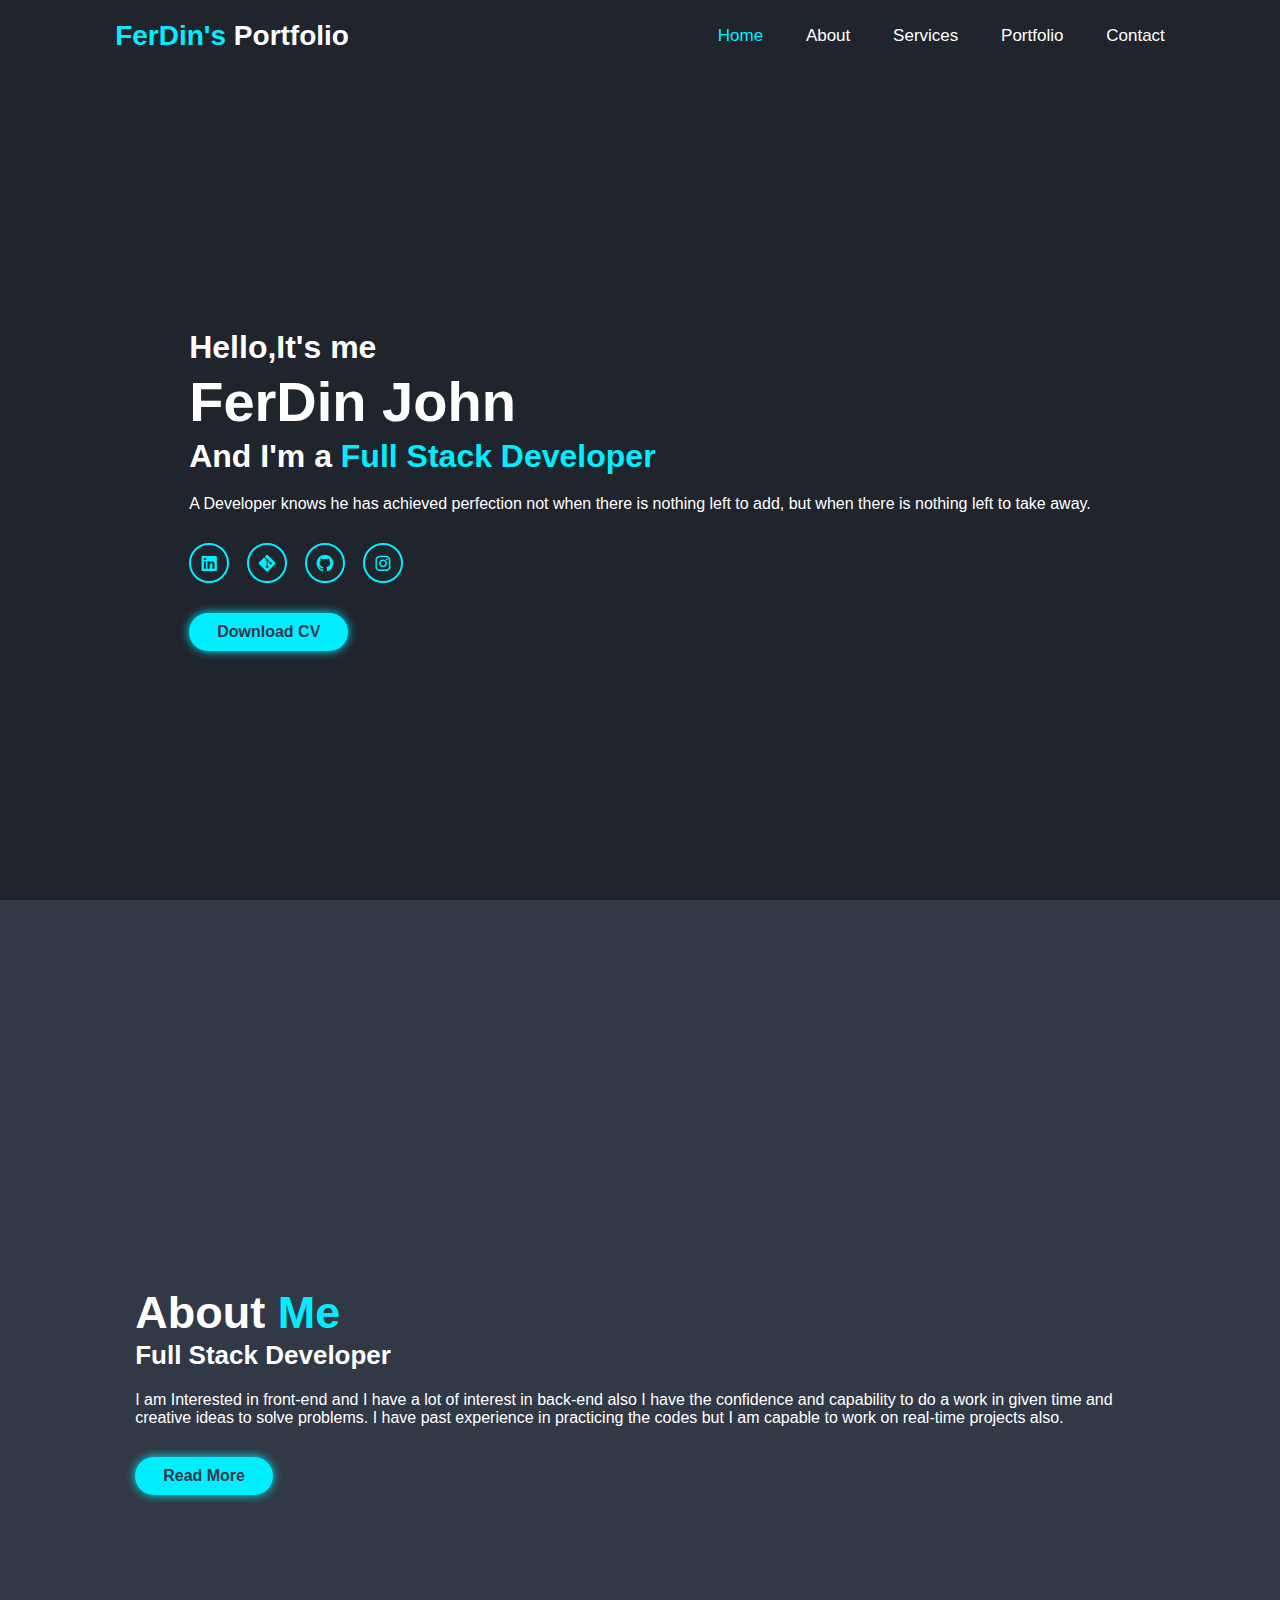
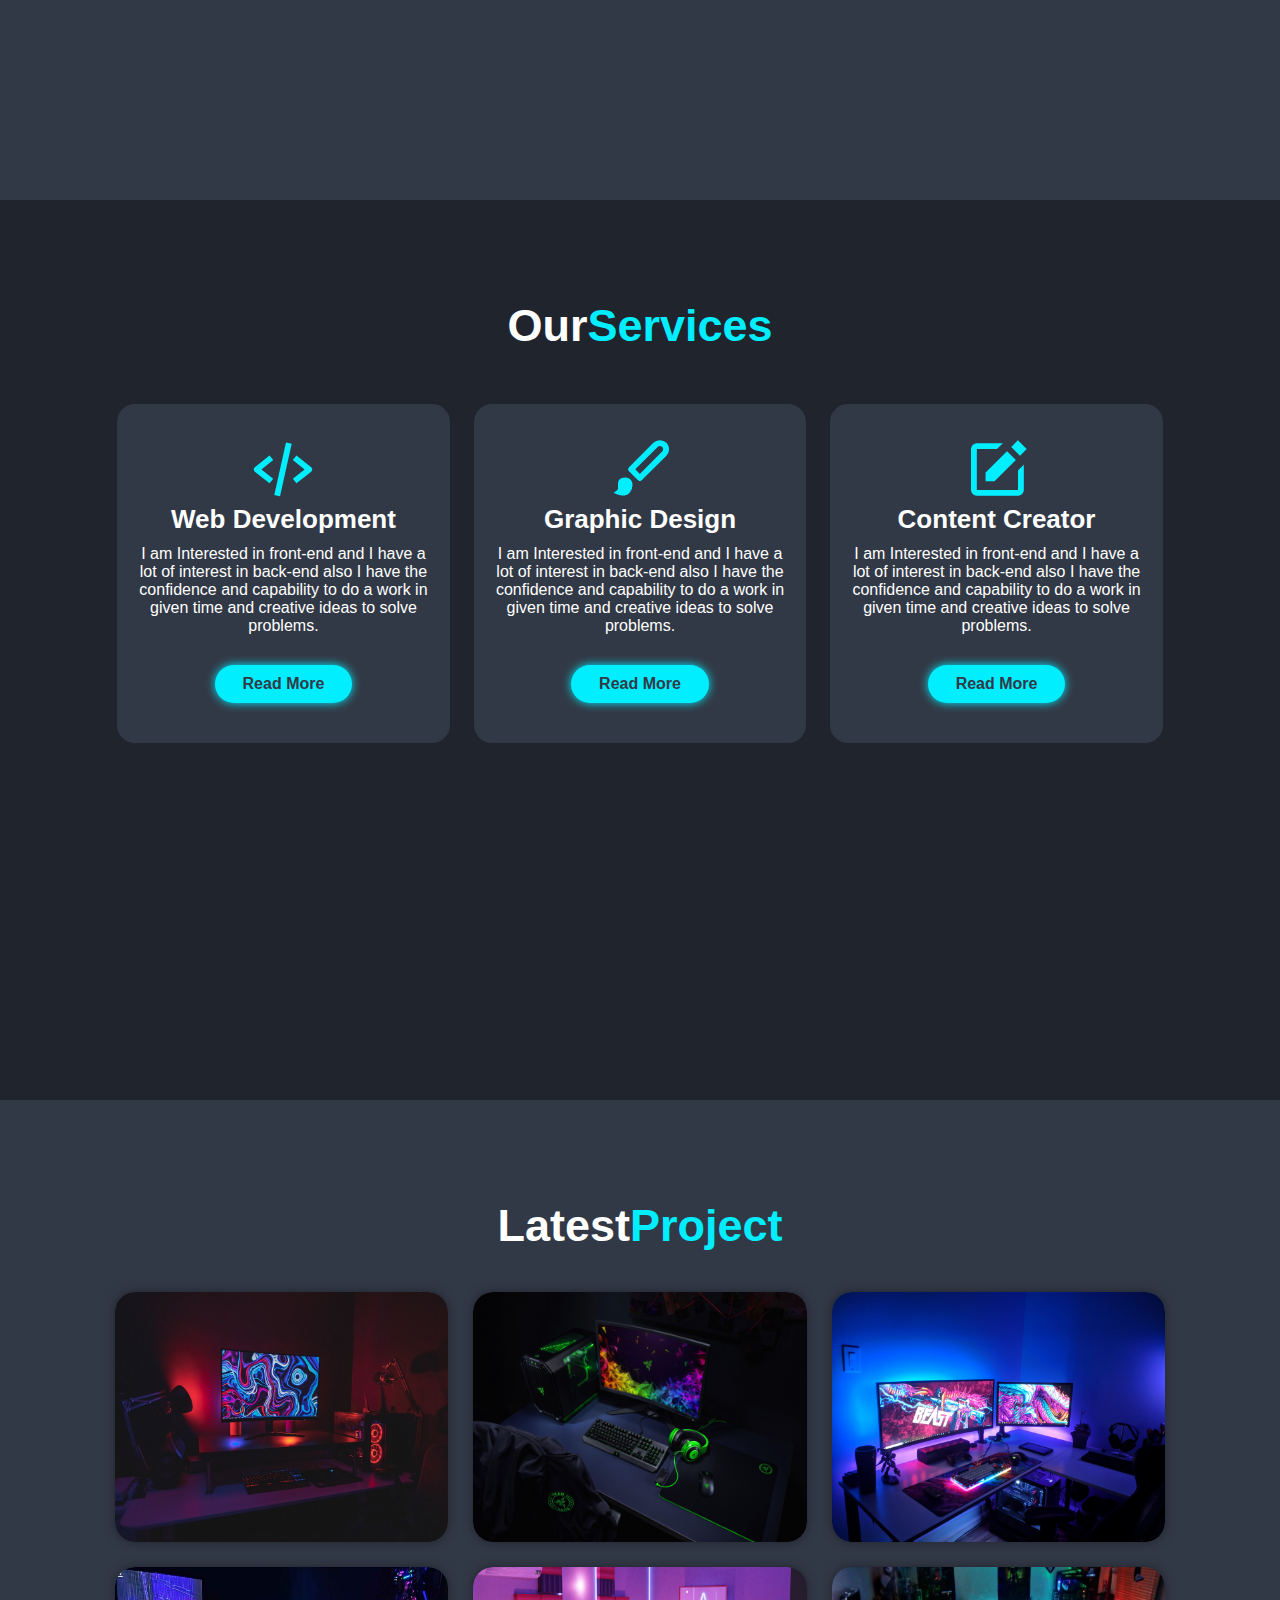
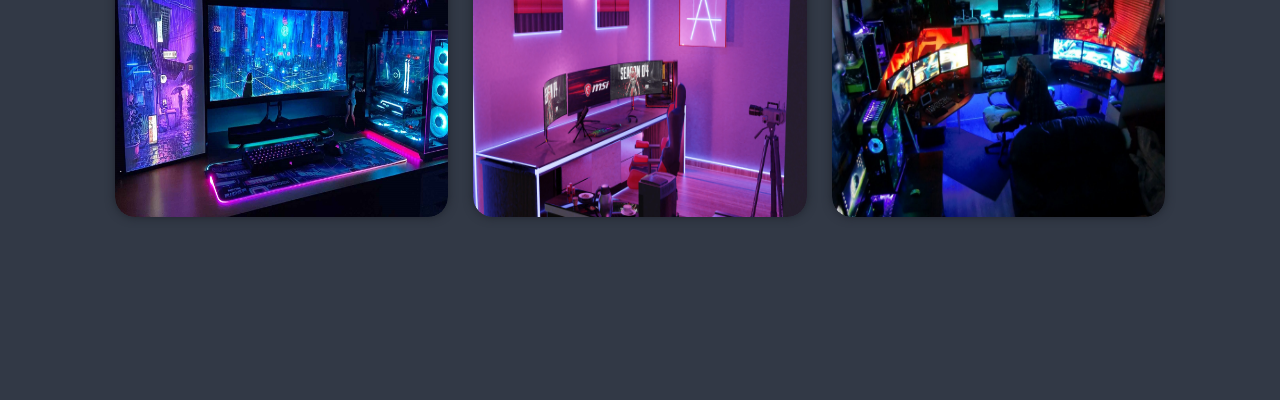
==== index.html @ 602a0672 "renamed as index to enter" ====
<!DOCTYPE html>
<html lang="en">

<head>
    <meta charset="UTF-8">
    <meta http-equiv="X-UA-Compatible" content="IE=edge">
    <meta name="viewport" content="width=device-width, initial-scale=1.0">
    <title>Document</title>
    <link href='https://unpkg.com/boxicons@2.1.4/css/boxicons.min.css' rel='stylesheet'>
    <link rel="stylesheet" href="Home.css">
</head>

<body>
    <header class="header">
        <a href="#" class="logo"><span>FerDin's</span> Portfolio</a>

        <i class='bx bx-menu' id="menu-icon"></i>

        <nav class="navbar">
            <a href="#home" class="active">Home</a>
            <a href="#about">About</a>
            <a href="#services">Services</a>
            <a href="#portfolio">Portfolio</a>
            <a href="#contact">Contact</a>
        </nav>
    </header>

    <section class="home" id="home">
        <div class="home-content">
            <h3>Hello,It's me</h3>
            <h1>FerDin John</h1>
            <h3>And I'm a <span>Full Stack Developer</span></h3>
            <p>A Developer knows he has achieved perfection not when there is nothing left to add, but when there is
                nothing left to take away.</p>
            <div class="social-media">
                <a href="#"><i class='bx bxl-linkedin-square'></i></a>
                <a href="#"><i class='bx bxl-git'></i></a>
                <a href="https://github.com/FerDinJohn"><i class='bx bxl-github'></i></a>
                <a href="https://www.instagram.com/ig_ferdin"><i class='bx bxl-instagram'></i></a>
            </div>
            <a href="#" class="btn">Download CV</a>
        </div>
        <div class="home-img">
            <img src="port1img.png" alt="" class="photo1">
        </div>
    </section>
    <section class="about" id="about">
        <div class="about-img">
            <img src="port2img.png" alt="" class="photo2">
        </div>
        <div class="about-content">
            <h2 class="heading">About <span>Me</span></h2>
            <h3>Full Stack Developer</h3>
            <p> I am Interested in front-end and I have a lot of interest in back-end
                also I have the confidence and capability to do a work in
                given time and creative ideas to solve problems.
                I have past experience in practicing the codes but I am capable
                to work on real-time projects also.</p>
            <a href="#" class="btn">Read More</a>

        </div>
    </section>

    <section class="services" id="services">
        <h2 class="heading">Our<span>Services</span></h2>
        <div class="services-container">

            <div class="services-box">
                <i class='bx bx-code-alt'></i>
                <h3>Web Development</h3>
                <p>I am Interested in front-end and I have a lot of interest in back-end
                    also I have the confidence and capability to do a work in
                    given time and creative ideas to solve problems.</p>
                <a href="#" class="btn">Read More</a>
            </div>

            <div class="services-box">
                <i class='bx bxs-paint'></i>
                <h3>Graphic Design</h3>
                <p>I am Interested in front-end and I have a lot of interest in back-end
                    also I have the confidence and capability to do a work in
                    given time and creative ideas to solve problems.</p>
                <a href="#" class="btn">Read More</a>
            </div>

            <div class="services-box">
                <i class='bx bxs-edit'></i>
                <h3>Content Creator</h3>
                <p>I am Interested in front-end and I have a lot of interest in back-end
                    also I have the confidence and capability to do a work in
                    given time and creative ideas to solve problems.</p>
                <a href="#" class="btn">Read More</a>
            </div>
        </div>
    </section>

    <section class="portfolio" id="portfolio">
        <h2 class="heading">Latest<span>Project</span></h2>

        <div class="portfolio-container">
            <div class="portfolio-box">
                <img src="setup1.jpg" alt="" class="pimg">
                <div class="portfolio-layer">
                    <h4>Web Design</h4>
                    <p>I have the confidence and capability to do a work in
                        given time.</p>
                    <a href="#"><i class='bx bx-link-external'></i></a>
                </div>
            </div>
            <div class="portfolio-box">
                <img src="setup2.jpg" alt="" class="pimg">
                <div class="portfolio-layer">
                    <h4>Web Design</h4>
                    <p>I have the confidence and capability to do a work in
                        given time.</p>
                    <a href="#"><i class='bx bx-link-external'></i></a>
                </div>
            </div>
            <div class="portfolio-box">
                <img src="setup3.jpg" alt="" class="pimg">
                <div class="portfolio-layer">
                    <h4>Web Design</h4>
                    <p>I have the confidence and capability to do a work in
                        given time.</p>
                    <a href="#"><i class='bx bx-link-external'></i></a>
                </div>
            </div>
            <div class="portfolio-box">
                <img src="setup4.jpg" alt="" class="pimg">
                <div class="portfolio-layer">
                    <h4>Web Design</h4>
                    <p>I have the confidence and capability to do a work in
                        given time.</p>
                    <a href="#"><i class='bx bx-link-external'></i></a>
                </div>
            </div>
            <div class="portfolio-box">
                <img src="setup5.jpg" alt="" class="pimg">
                <div class="portfolio-layer">
                    <h4>Web Design</h4>
                    <p>I have the confidence and capability to do a work in
                        given time.</p>
                    <a href="#"><i class='bx bx-link-external'></i></a>
                </div>
            </div>
            <div class="portfolio-box">
                <img src="setup6.jpg" alt="" class="pimg">
                <div class="portfolio-layer">
                    <h4>Web Design</h4>
                    <p>I have the confidence and capability to do a work in
                        given time and creative ideas to solve problems.</p>
                    <a href="#"><i class='bx bx-link-external'></i></a>
                </div>
            </div>
        </div>
    </section>








</body>

</html>
---- Home.css ----
*{
            margin: 0px;
            padding: 0%;
            box-sizing: border-box;
            text-decoration: none;
            border: none;
            outline: none;
            scroll-behavior: smooth;
            font-family: 'poppins', sans-serif;
        }
        :root{
            --bg-color:#1f242d;
            --second-bg-color:#323946;
            --text-color:#fff;
            --main-color:#0ef;
        }
        html{
            font-size: 62.5%;
            overflow-x: hidden;
        }
        body{
            background-color: var(--bg-color);
            /* background-color: cornflowerblue; */
            color: var(--text-color);
        } 
        section{
            min-height: 100vh;
            padding: 10rem 9% 2rem;
        }
        .header{
            position: fixed;
            top: 0%;
            left: 0%;
            width: 100%;
            padding: 2rem 9%;
            background: var(--bg-color);
            display: flex;
            justify-content: space-between;
            align-items: center;
            z-index: 100;
        }
        .logo{
            font-size: 2.8rem;
            color: var(--text-color);
            font-weight: 600;
            cursor: default;
        }
        .navbar a{
            font-size: 1.7rem;
            color: var(--text-color);
            margin-left:  4rem;
            transition: .3s;
        }
        .navbar :hover,
        .navbar a.active{
            color: var(--main-color);
        }
        #menu-icon{
            font-size: 3.6rem;
            color: var(--text-color);
            display: none;
        }
        .home{
            display: flex;
            justify-content: center;
            align-items: center;
        }
        .photo1{
            /* background-color: antiquewhite; */
            width: 40vw;
        }
        .home-content h3{
            font-size: 3.2rem;
            font-weight: 700;   
        }
        .home-content h3:nth-of-type(2){
            margin-bottom: 2rem;
        }
        span{
            color: var(--main-color);
        }
        .home-content h1{
            font-size: 5.6rem;
            font-weight: 700;
            line-height: 1.3;   
        }
        .home-content p{
            font-size: 1.6rem;  
        }
        .social-media a{
            display: inline-flex;
            justify-content: center;
            align-items: center;
            width: 4rem;
            height: 4rem;
            background: transparent;
            border: .2rem solid var(--main-color);
            border-radius: 50%;
            font-size: 2rem;
            color: var(--main-color);
            margin: 3rem 1.5rem 3rem 0;

        }
        .social-media a:hover{
            background: var(--main-color);
            color: var(--second-bg-color);
            box-shadow: 0 0 1rem var(--main-color);
        }
        .btn{
            display: inline-block;
            padding: 1rem 2.8rem;
            background: var(--main-color);
            border-radius: 4rem;
            box-shadow: 0 0 1rem var(--main-color);
            font-size: 1.6rem;
            color: var(--second-bg-color);
            font-weight: 600;
        }
        .btn:hover{
            box-shadow: none;
        }
        .about{
            display: flex;
            justify-content: center;
            align-items: center;
            gap: 2rem;
            background: var(--second-bg-color);
        }
        .photo2{
            width: 40vw;
        }
        .heading{
            text-align: center;
            font-size: 4.5rem;
        }
        .about-content h2{
            text-align: left;
            line-height: 1.2;
        }
        .about-content h3{
            font-size: 2.6rem;
        }
        .about-content p{
            font-size: 1.6rem;
            margin: 2rem 0 3rem;
        }
        .services h2{
            margin-bottom: 5rem;
        }
        .services-container{
            display: flex;
            justify-content: center;
            align-items: center;
            flex-wrap: wrap;
            gap: 2rem;
        }
        .services-container .services-box{
            flex: 1 1 30rem;
            background: var(--second-bg-color);
            padding: 3rem 2rem 4rem;
            border-radius: 2rem;
            text-align: center;
            border: .2rem solid var(--bg-color);
            transition: .5s ease;
        }
        .services-container .services-box:hover{
            border-color: var(--main-color);
            transform: scale(1.02);
        }
        .services-box i{
            font-size: 7rem;
            color: var(--main-color);
        }
        .services-box h3{
            font-size: 2.6rem;
        }
        .services-box p{
            font-size: 1.6rem;
            margin: 1rem 0 3rem;
        }
        .portfolio{
            background: var(--second-bg-color);
        }
        .portfolio h2{
            margin-bottom: 4rem;
        }
        .portfolio-container{
            display: grid;
            grid-template-columns: repeat(3,1fr);
            align-items: center;
            gap: 2.5rem;
        }
        .portfolio-box{
            position: relative;
            box-shadow: 0 0 1rem var(--bg-color);
            border-radius: 2rem;
            overflow: hidden;
            display: flex;
            transition: .5s ease;
        }
        .portfolio-box img{
            height: 250px;
            width: 100%;
            border-radius: 2rem;
            transition: 1s ease;
        }
        .portfolio-box:hover img{
            transform: scale(1.1);
        }
        
        .portfolio-layer{
            position: absolute;
            bottom: 0;
            left: 0;
            width: 100%;
            height: 100%;
            /* background: linear-gradient( rgba(0, 0, 0, 0.1),var(--main-color)); */
            background: linear-gradient(to bottom,
                                rgba(0, 0, 0, .3),var(--main-color)125%);
            display: flex;
            justify-content: center;
            align-items: center;
            flex-direction: column;
            text-align: center;
            padding: 0 4rem ;
            transform: translateY(100%);
            transform: 1s ease;
        }
        .portfolio-box:hover .portfolio-layer{
            transform: translateY(0%);
        }
        .portfolio-layer h4{
            margin-top: 90px;
            font-size: 3rem;
        }
        .portfolio-layer p{
            font-size: 1.6rem;
            margin: .3rem 0 1rem; 
        }
        .portfolio-layer a{
            display: inline-flex;
            justify-content: center;
            align-items: center;
            width: 3.5rem;
            height: 3.5rem;
            background: var(--text-color);
            border-radius: 50%;
        }
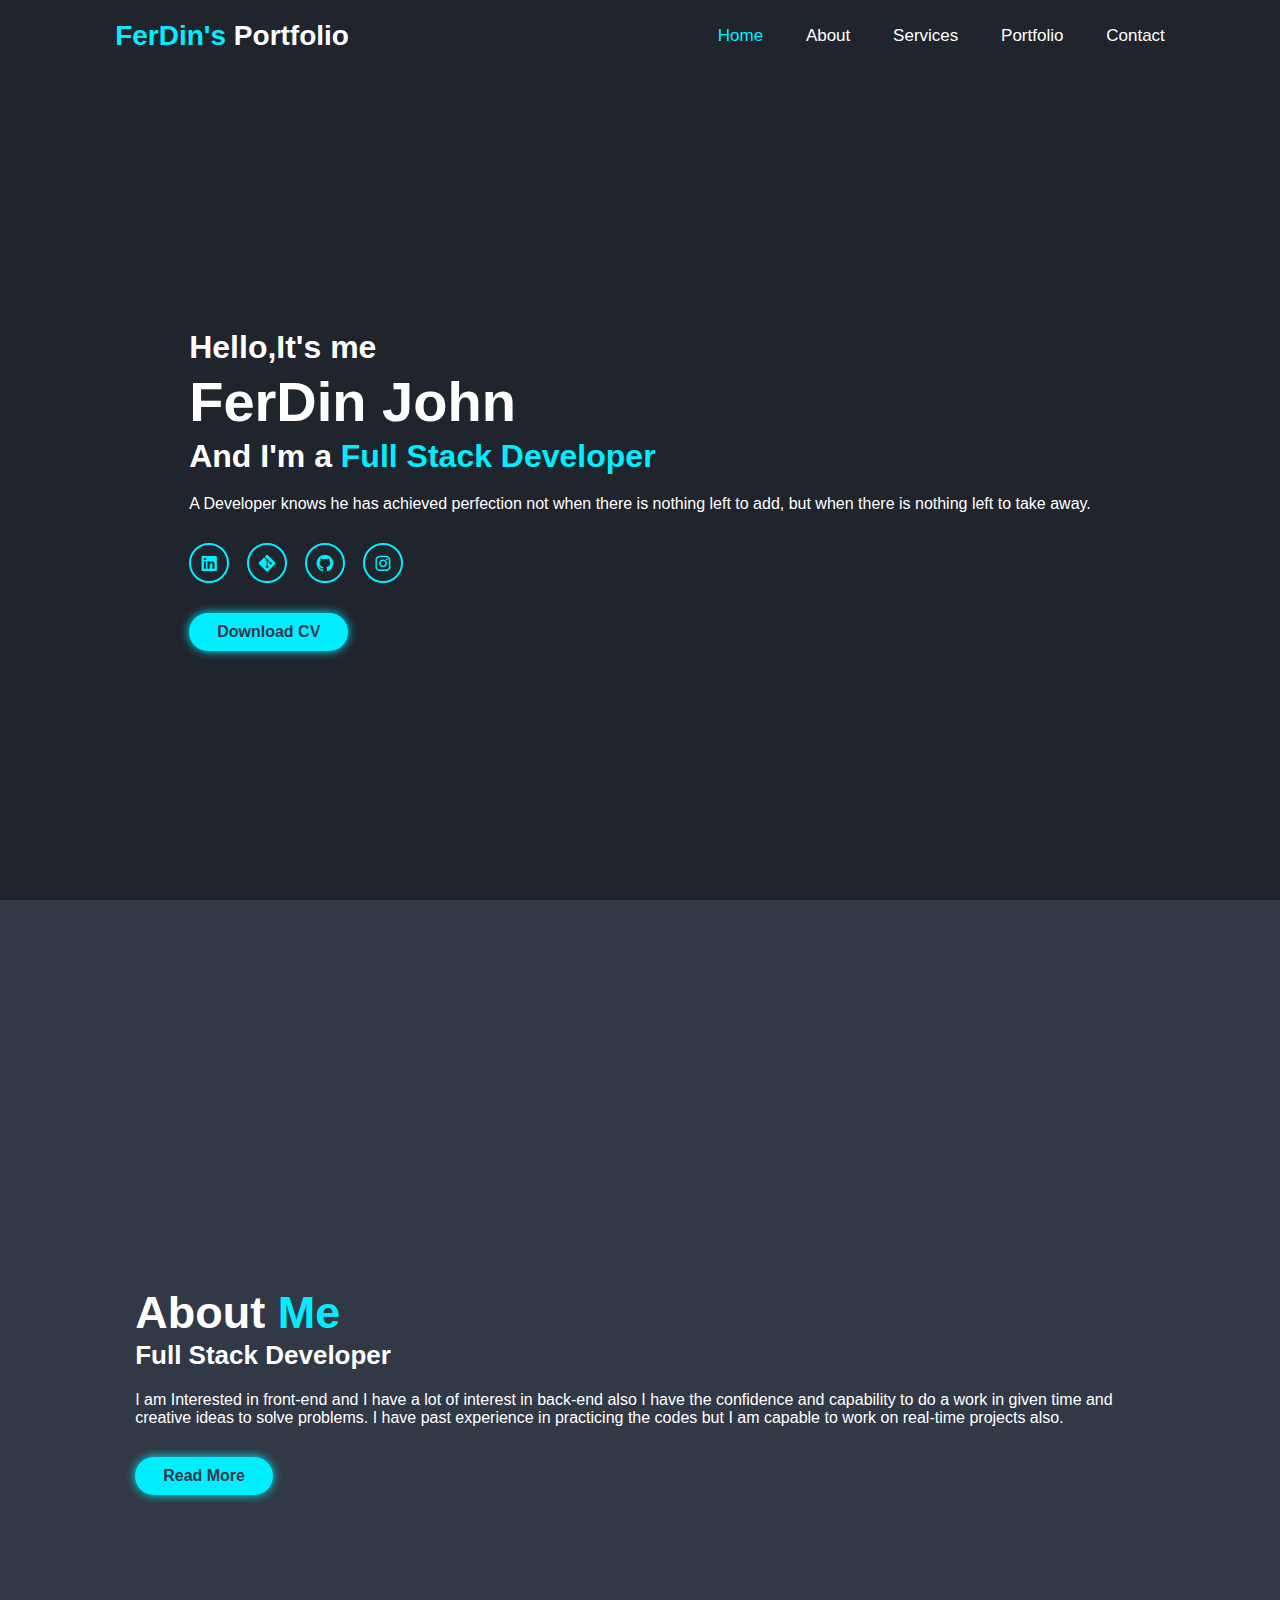
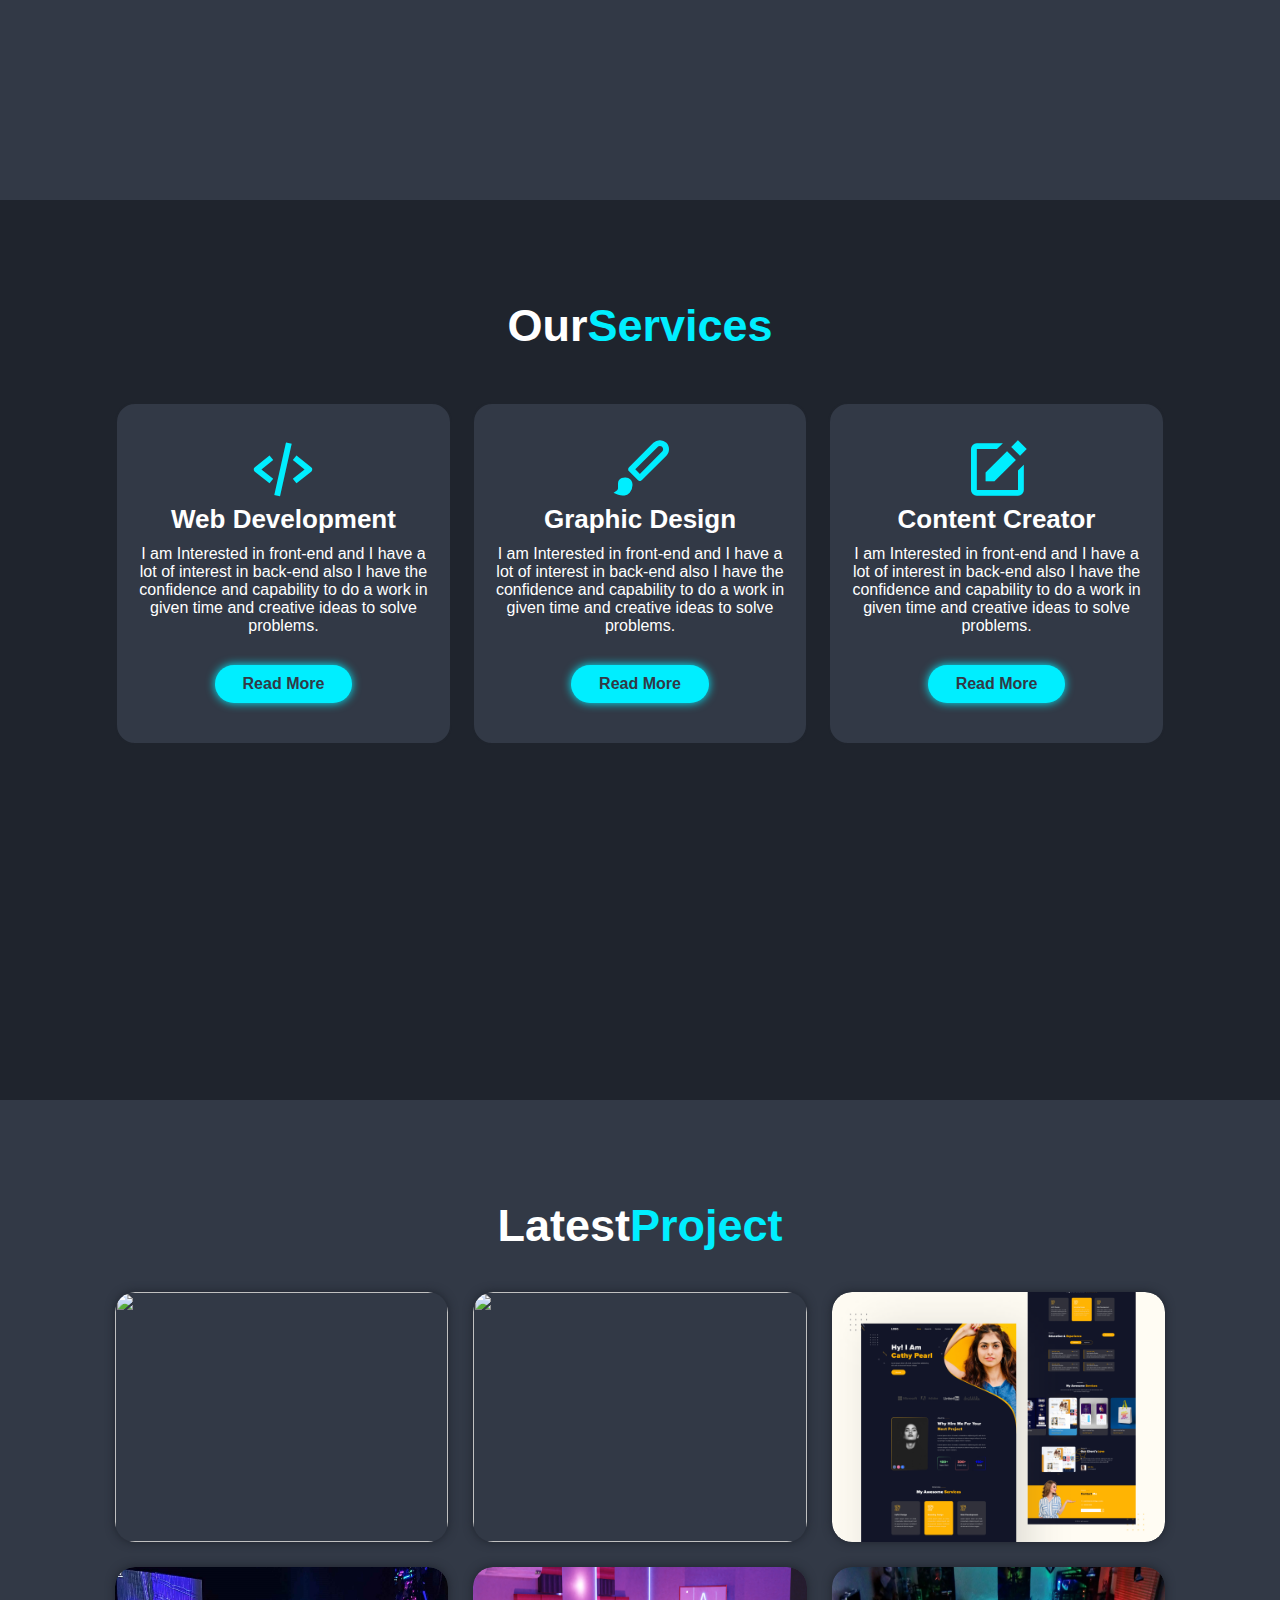
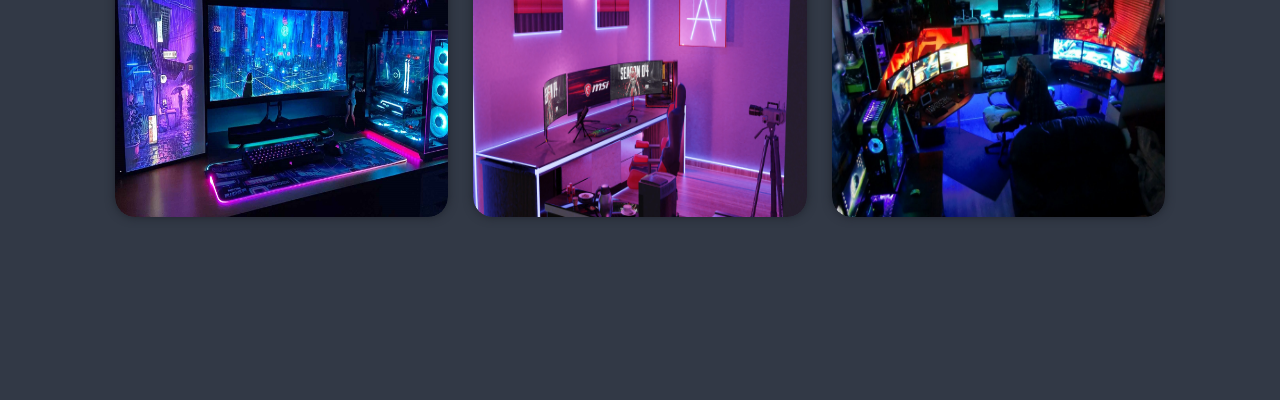
==== commit 9e34e588: "commit" ====
--- a/index.html
+++ b/index.html
@@ -99,27 +99,27 @@
 
         <div class="portfolio-container">
             <div class="portfolio-box">
-                <img src="setup1.jpg" alt="" class="pimg">
+                <img src="Bank.png" alt="" class="pimg">
                 <div class="portfolio-layer">
-                    <h4>Web Design</h4>
+                    <h4>Banking System</h4>
                     <p>I have the confidence and capability to do a work in
                         given time.</p>
                     <a href="#"><i class='bx bx-link-external'></i></a>
                 </div>
             </div>
             <div class="portfolio-box">
-                <img src="setup2.jpg" alt="" class="pimg">
+                <img src="Restaurant.png" alt="" class="pimg">
                 <div class="portfolio-layer">
-                    <h4>Web Design</h4>
+                    <h4>Restaurant UI</h4>
                     <p>I have the confidence and capability to do a work in
                         given time.</p>
                     <a href="#"><i class='bx bx-link-external'></i></a>
                 </div>
             </div>
             <div class="portfolio-box">
-                <img src="setup3.jpg" alt="" class="pimg">
+                <img src="Portfolio.png" alt="" class="pimg">
                 <div class="portfolio-layer">
-                    <h4>Web Design</h4>
+                    <h4>Portfolio</h4>
                     <p>I have the confidence and capability to do a work in
                         given time.</p>
                     <a href="#"><i class='bx bx-link-external'></i></a>
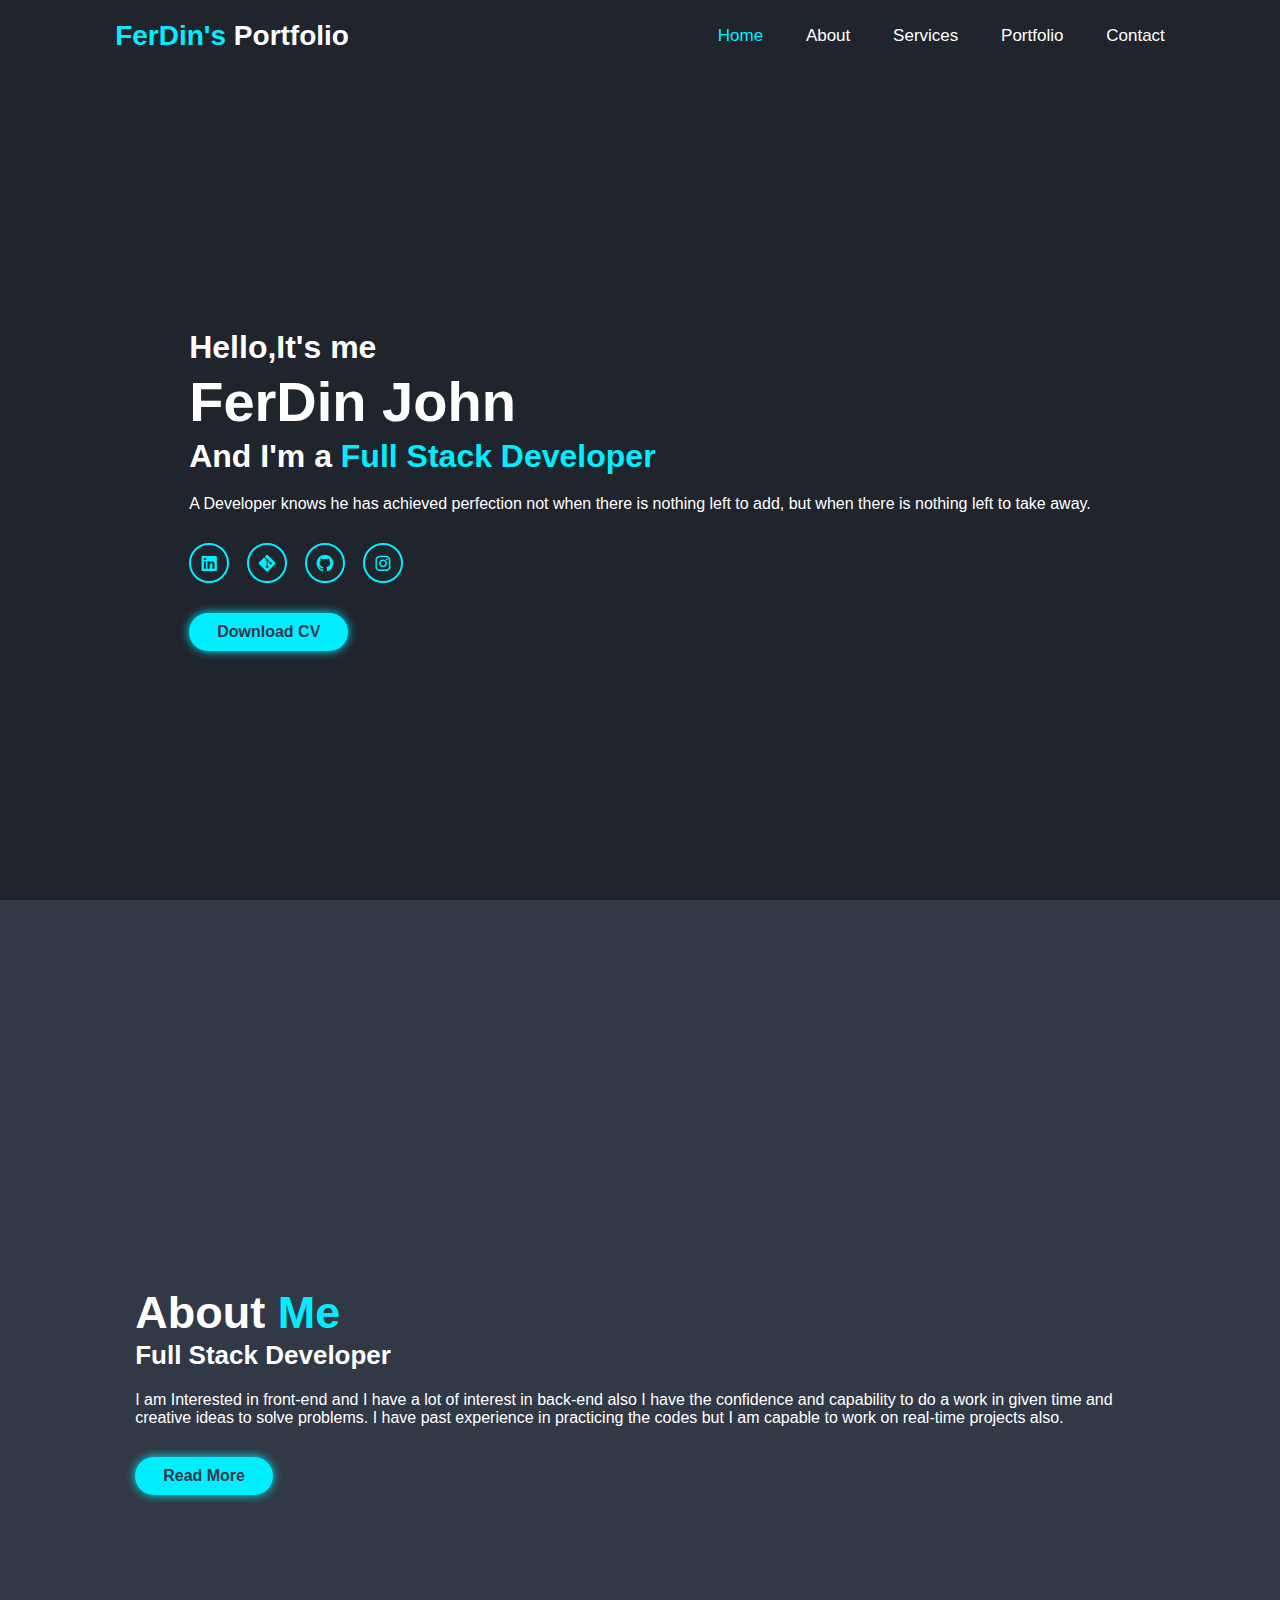
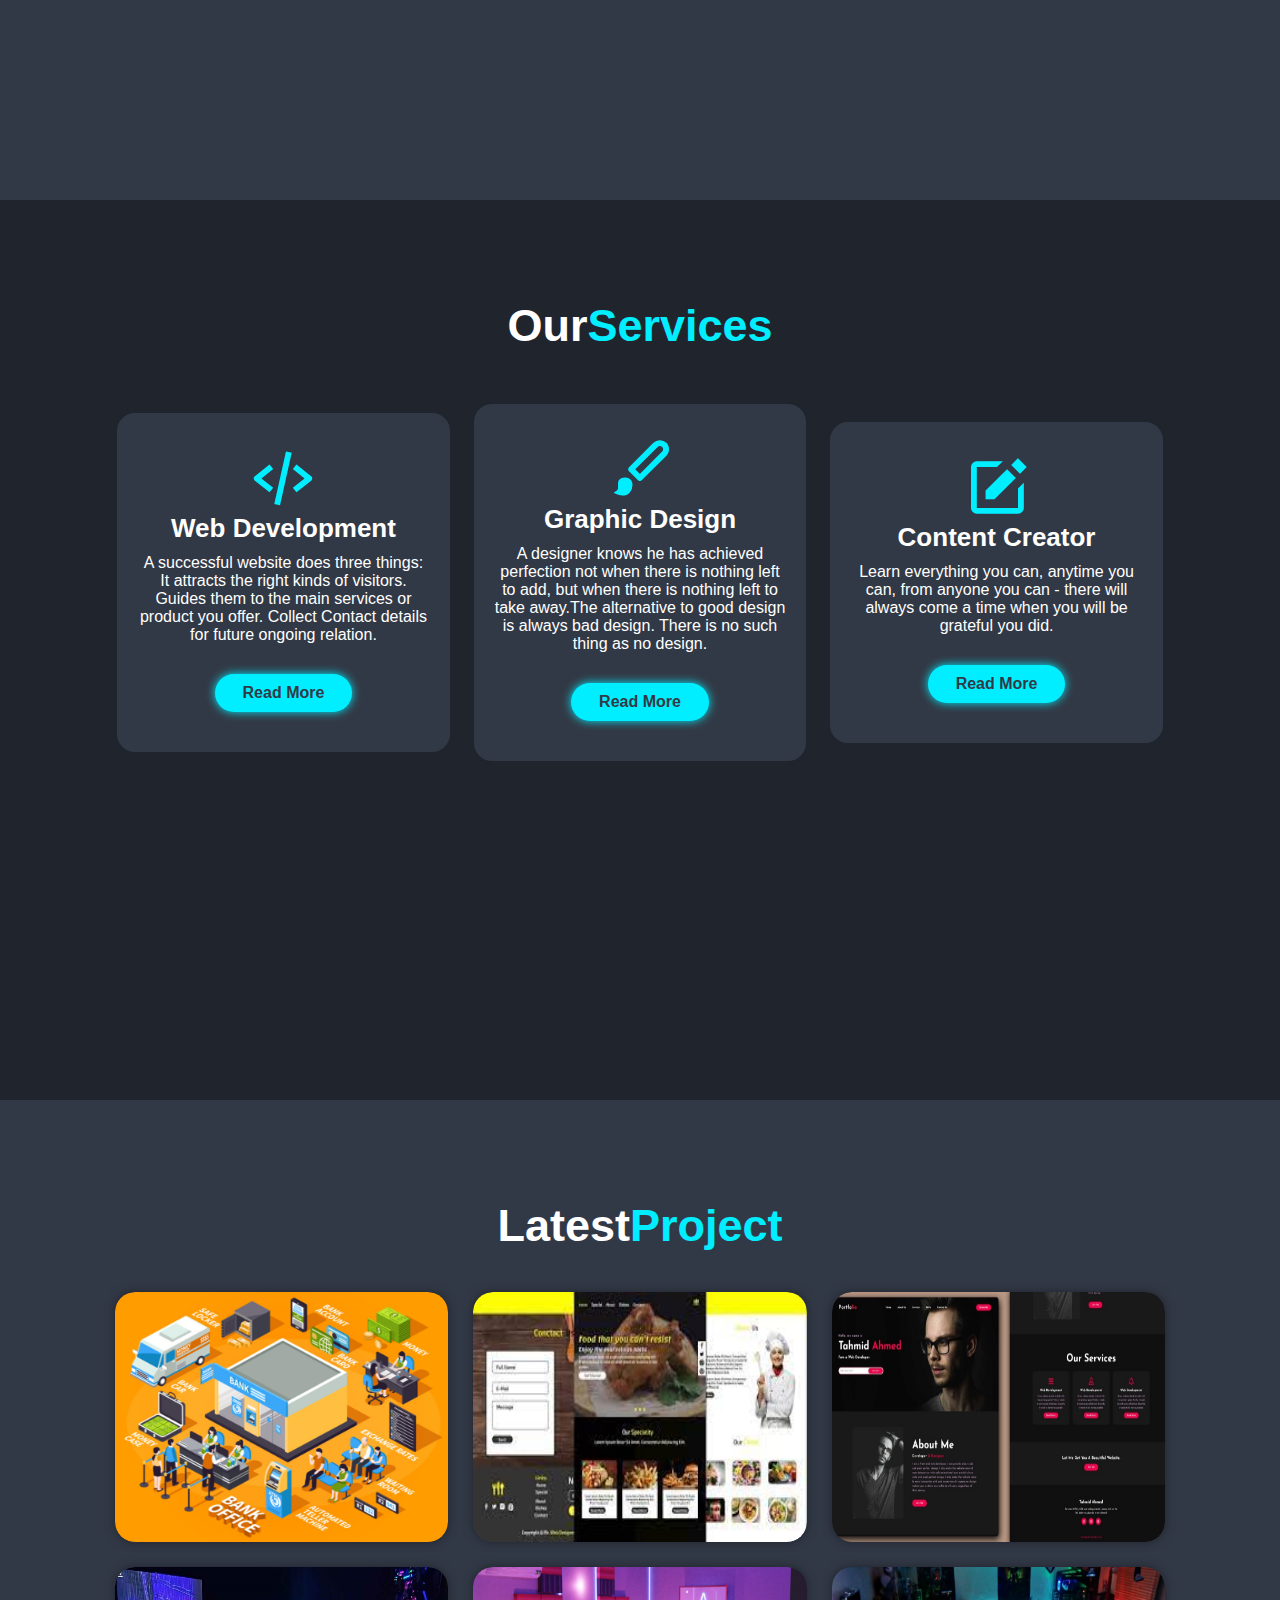
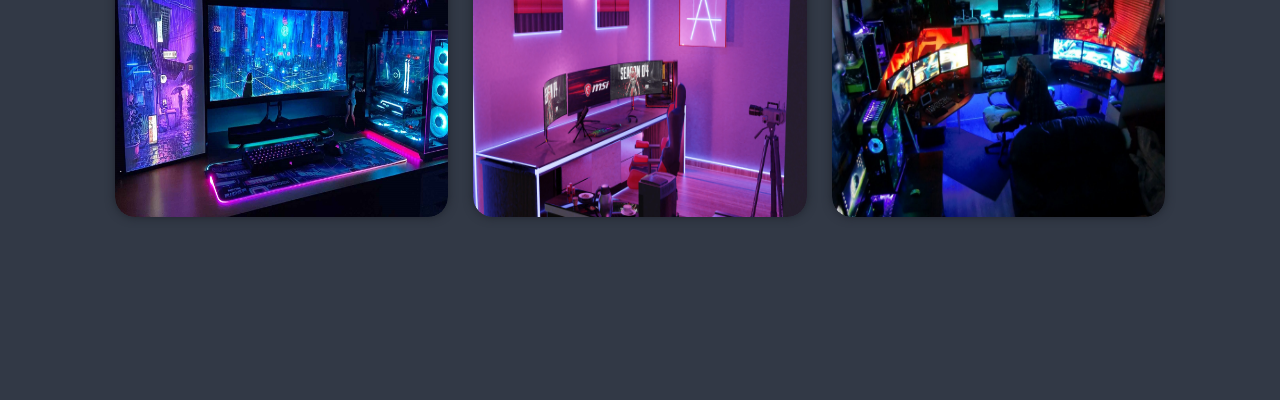
==== commit b9bf4daa: "commit" ====
--- a/index.html
+++ b/index.html
@@ -33,7 +33,7 @@
             <p>A Developer knows he has achieved perfection not when there is nothing left to add, but when there is
                 nothing left to take away.</p>
             <div class="social-media">
-                <a href="#"><i class='bx bxl-linkedin-square'></i></a>
+                <a href="https://www.linkedin.com/in/ferdin-john-3b78b6213/"><i class='bx bxl-linkedin-square'></i></a>
                 <a href="#"><i class='bx bxl-git'></i></a>
                 <a href="https://github.com/FerDinJohn"><i class='bx bxl-github'></i></a>
                 <a href="https://www.instagram.com/ig_ferdin"><i class='bx bxl-instagram'></i></a>
@@ -68,27 +68,24 @@
             <div class="services-box">
                 <i class='bx bx-code-alt'></i>
                 <h3>Web Development</h3>
-                <p>I am Interested in front-end and I have a lot of interest in back-end
-                    also I have the confidence and capability to do a work in
-                    given time and creative ideas to solve problems.</p>
+                <p>A successful website does three things:
+                    It attracts the right kinds of visitors.
+                    Guides them to the main services or product you offer.
+                    Collect Contact details for future ongoing relation.</p>
                 <a href="#" class="btn">Read More</a>
             </div>
 
             <div class="services-box">
                 <i class='bx bxs-paint'></i>
                 <h3>Graphic Design</h3>
-                <p>I am Interested in front-end and I have a lot of interest in back-end
-                    also I have the confidence and capability to do a work in
-                    given time and creative ideas to solve problems.</p>
+                <p>A designer knows he has achieved perfection not when there is nothing left to add, but when there is nothing left to take away.The alternative to good design is always bad design. There is no such thing as no design.</p>
                 <a href="#" class="btn">Read More</a>
             </div>
 
             <div class="services-box">
                 <i class='bx bxs-edit'></i>
                 <h3>Content Creator</h3>
-                <p>I am Interested in front-end and I have a lot of interest in back-end
-                    also I have the confidence and capability to do a work in
-                    given time and creative ideas to solve problems.</p>
+                <p>Learn everything you can, anytime you can, from anyone you can - there will always come a time when you will be grateful you did.</p>
                 <a href="#" class="btn">Read More</a>
             </div>
         </div>
@@ -108,7 +105,7 @@
                 </div>
             </div>
             <div class="portfolio-box">
-                <img src="Restaurant.png" alt="" class="pimg">
+                <img src="Restaurant1.jpg" alt="" class="pimg">
                 <div class="portfolio-layer">
                     <h4>Restaurant UI</h4>
                     <p>I have the confidence and capability to do a work in
@@ -117,7 +114,7 @@
                 </div>
             </div>
             <div class="portfolio-box">
-                <img src="Portfolio.png" alt="" class="pimg">
+                <img src="Portfolio1.jpg" alt="" class="pimg">
                 <div class="portfolio-layer">
                     <h4>Portfolio</h4>
                     <p>I have the confidence and capability to do a work in
